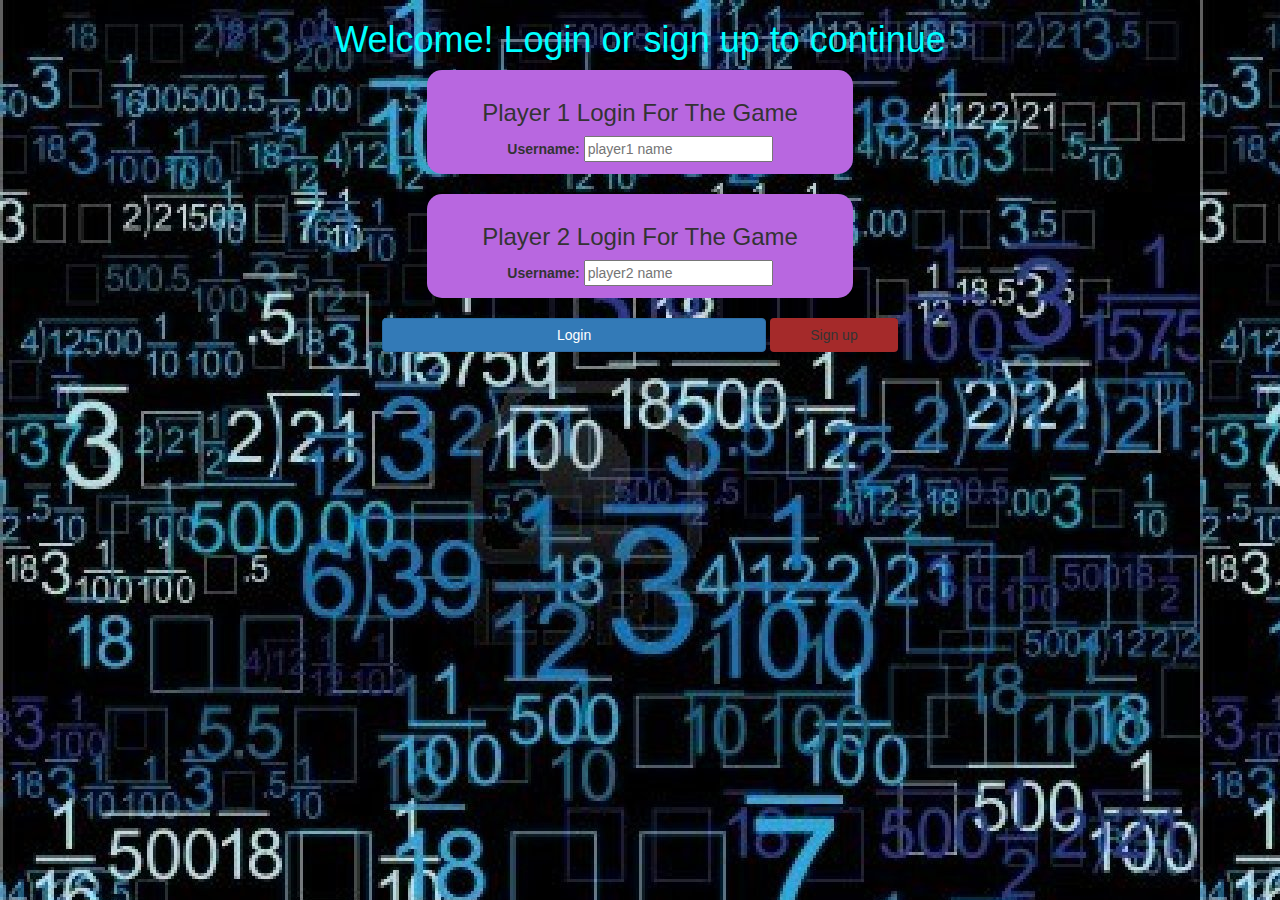
==== index.html @ fb807e3e "Add files via upload" ====
<!DOCTYPE html>
<html>
<head>
	<title>The Math Quiz</title>

<meta name="viewport" content="width=device-width, initial-scale=1">
<link rel="stylesheet" href="https://maxcdn.bootstrapcdn.com/bootstrap/3.4.0/css/bootstrap.min.css">
<script src="https://ajax.googleapis.com/ajax/libs/jquery/3.4.1/jquery.min.js"></script>
<script src="https://maxcdn.bootstrapcdn.com/bootstrap/3.4.0/js/bootstrap.min.js"></script>

<link rel="stylesheet" type="text/css" href="math.css">

<script src="game_login.js"></script>
</head>
<body>
<center>
<h1>Welcome! Login or sign up to continue </h1>	


<div class="col-lg-4 col-sm-8 col-xs-11 login_div1">
<h3>Player 1 Login For The Game</h3>
<label>Username: </label>
<input type="text" id="player1_name_input" class="form_control" placeholder="player1 name">
<br>	
</div>
<br>

<div class="col-lg-4 col-sm-8 col-xs-11 login_div1">
<h3>Player 2 Login For The Game</h3>
<label>Username: </label>
<input type="text" id="player2_name_input" class="form_control" placeholder="player2 name">
<br>	
</div>
<br>
<button style="width: 30%" class="btn btn-primary" onclick="addUser();">Login</button>
<button id="signup"    style="width: 10%" class="btn btn secondary" onclick="addUser();">Sign up</button>
</center>

</body>
</html>
---- math.css ----
body
{
	background-image: url("Login_Background.jpg")
}

h1
{
color:aqua;    
}
	.login_div1 , .login_div2
	{
		background: rgb(184, 103, 224);
		padding: 10px;
		float: none;
		border-radius: 15px;
	}


#player1_name , #player2_name
{
	display: inline-block;
	margin-left: 20px;
}
#word
{
	width: 60%;
}
#word_display
{
	letter-spacing: 5px;
}
#output
{
background: rgb(178, 76, 230);
border-radius: 10px;
border-top: 10px solid #AA4465;
padding: 10px;
float: none;
text-align: left;
}

#signup{
background-color: brown;
box-align: right;
}
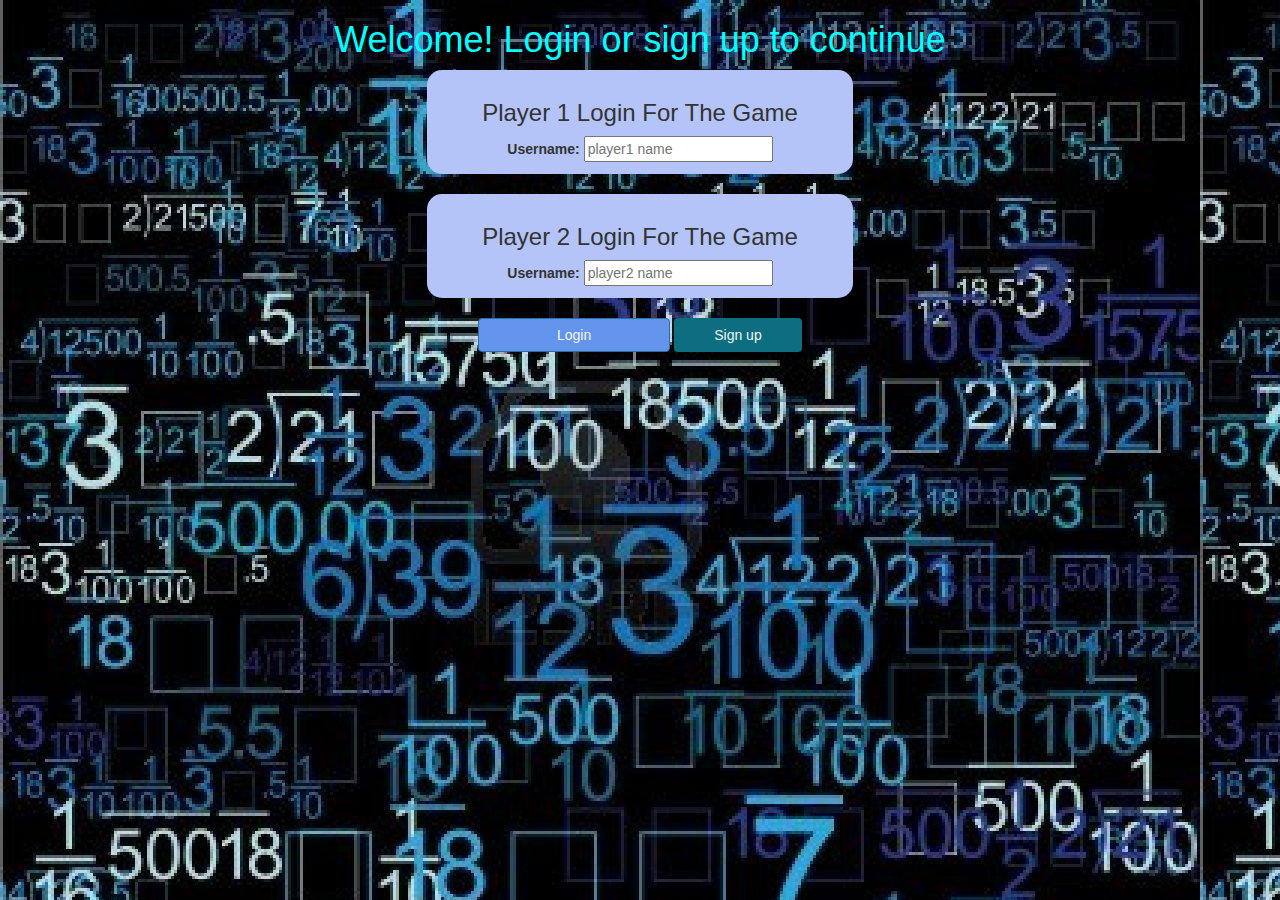
==== commit ab7b7034: "Add files via upload" ====
--- a/index.html
+++ b/index.html
@@ -32,7 +32,7 @@
 <br>	
 </div>
 <br>
-<button style="width: 30%" class="btn btn-primary" onclick="addUser();">Login</button>
+<button id="login" style="width: 15%" class="btn btn-primary" onclick="addUser();">Login</button>
 <button id="signup"    style="width: 10%" class="btn btn secondary" onclick="addUser();">Sign up</button>
 </center>
 
--- a/math.css
+++ b/math.css
@@ -9,7 +9,7 @@
 }
 	.login_div1 , .login_div2
 	{
-		background: rgb(184, 103, 224);
+		background-color: rgb(180, 196, 248); 
 		padding: 10px;
 		float: none;
 		border-radius: 15px;
@@ -40,6 +40,12 @@
 }
 
 #signup{
-background-color: brown;
+background-color: rgb(12, 110, 128);
 box-align: right;
+color:whitesmoke
 }
+
+#login{
+background-color: cornflowerblue;
+color:whitesmoke
+}
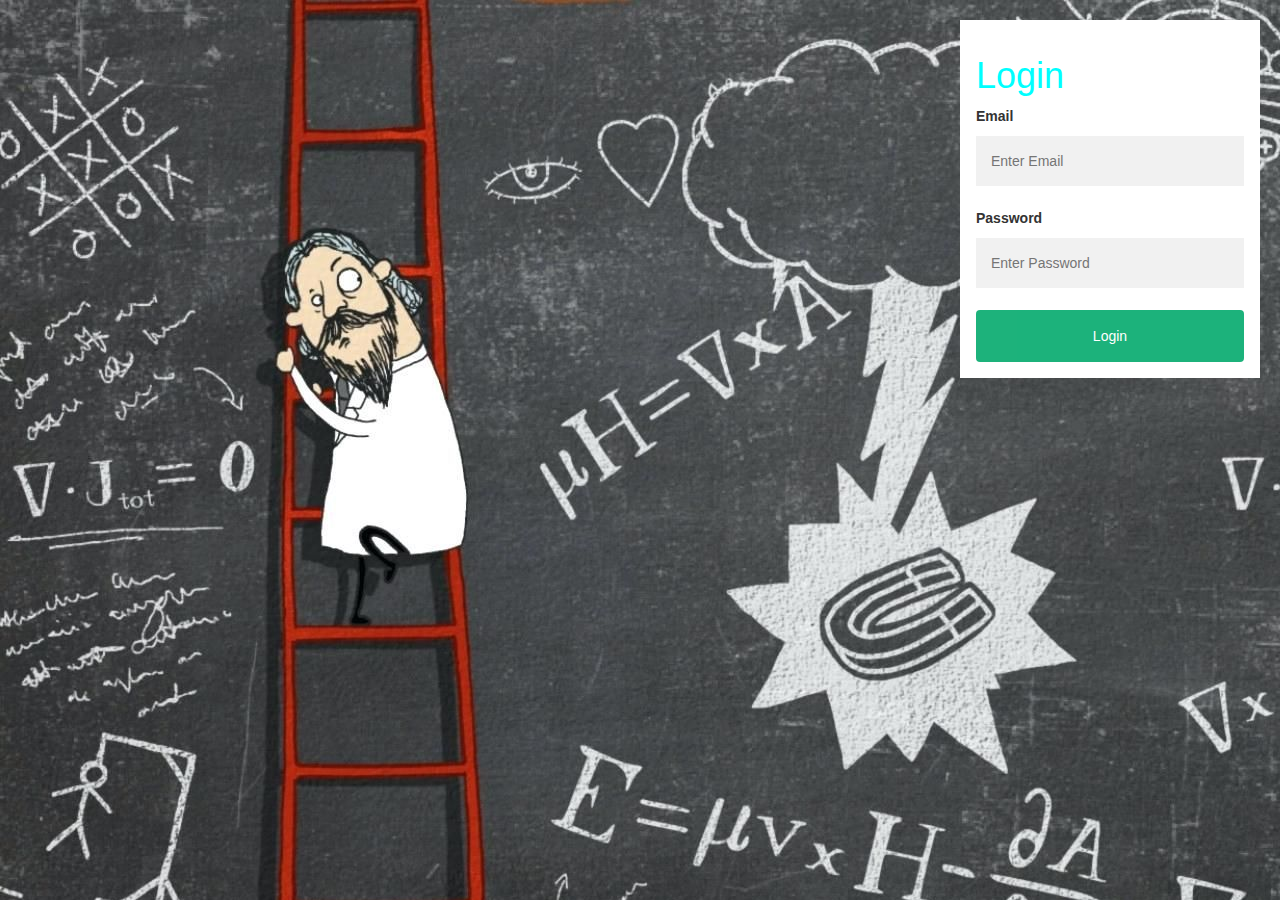
==== commit 8b2bd645: "Add files via upload" ====
--- a/index.html
+++ b/index.html
@@ -13,28 +13,20 @@
 <script src="game_login.js"></script>
 </head>
 <body>
-<center>
-<h1>Welcome! Login or sign up to continue </h1>	
 
-
-<div class="col-lg-4 col-sm-8 col-xs-11 login_div1">
-<h3>Player 1 Login For The Game</h3>
-<label>Username: </label>
-<input type="text" id="player1_name_input" class="form_control" placeholder="player1 name">
-<br>	
-</div>
-<br>
-
-<div class="col-lg-4 col-sm-8 col-xs-11 login_div1">
-<h3>Player 2 Login For The Game</h3>
-<label>Username: </label>
-<input type="text" id="player2_name_input" class="form_control" placeholder="player2 name">
-<br>	
-</div>
-<br>
-<button id="login" style="width: 15%" class="btn btn-primary" onclick="addUser();">Login</button>
-<button id="signup"    style="width: 10%" class="btn btn secondary" onclick="addUser();">Sign up</button>
-</center>
+	<div class="bg-img">
+		<form action="quiz.html" class="container">
+		  <h1>Login</h1>
+	  
+		  <label for="email"><b>Email</b></label>
+		  <input type="text" placeholder="Enter Email" name="email" required>
+	  
+		  <label for="psw"><b>Password</b></label>
+		  <input type="password" placeholder="Enter Password" name="psw" required>
+	  
+		  <button type="submit" class="btn">Login</button>
+		</form>
+	  </div>	
 
 </body>
 </html>--- a/math.css
+++ b/math.css
@@ -1,51 +1,55 @@
 body
 {
-	background-image: url("Login_Background.jpg")
+	background-image: url("quiz_game_background.jpg");
 }
 
 h1
 {
 color:aqua;    
 }
-	.login_div1 , .login_div2
-	{
-		background-color: rgb(180, 196, 248); 
-		padding: 10px;
-		float: none;
-		border-radius: 15px;
-	}
 
+body, html {
+	height: 100%;
+  }
+  
+  * {
+	box-sizing: border-box;
+  }
+  
 
-#player1_name , #player2_name
-{
-	display: inline-block;
-	margin-left: 20px;
-}
-#word
-{
-	width: 60%;
-}
-#word_display
-{
-	letter-spacing: 5px;
-}
-#output
-{
-background: rgb(178, 76, 230);
-border-radius: 10px;
-border-top: 10px solid #AA4465;
-padding: 10px;
-float: none;
-text-align: left;
-}
-
-#signup{
-background-color: rgb(12, 110, 128);
-box-align: right;
-color:whitesmoke
-}
-
-#login{
-background-color: cornflowerblue;
-color:whitesmoke
-}
+  
+  .container {
+	position: absolute;
+	right: 0;
+	margin: 20px;
+	max-width: 300px;
+	padding: 16px;
+	background-color: white;
+  }
+  
+	input[type=text], input[type=password] {
+	width: 100%;
+	padding: 15px;
+	margin: 5px 0 22px 0;
+	border: none;
+	background: #f1f1f1;
+  }
+  
+  input[type=text]:focus, input[type=password]:focus {
+	background-color: #ddd;
+	outline: none;
+  }
+  
+  .btn {
+	background-color: #04AA6D;
+	color: white;
+	padding: 16px 20px;
+	border: none;
+	cursor: pointer;
+	width: 100%;
+	opacity: 0.9;
+  }
+  
+  .btn:hover {
+	opacity: 1;
+  }
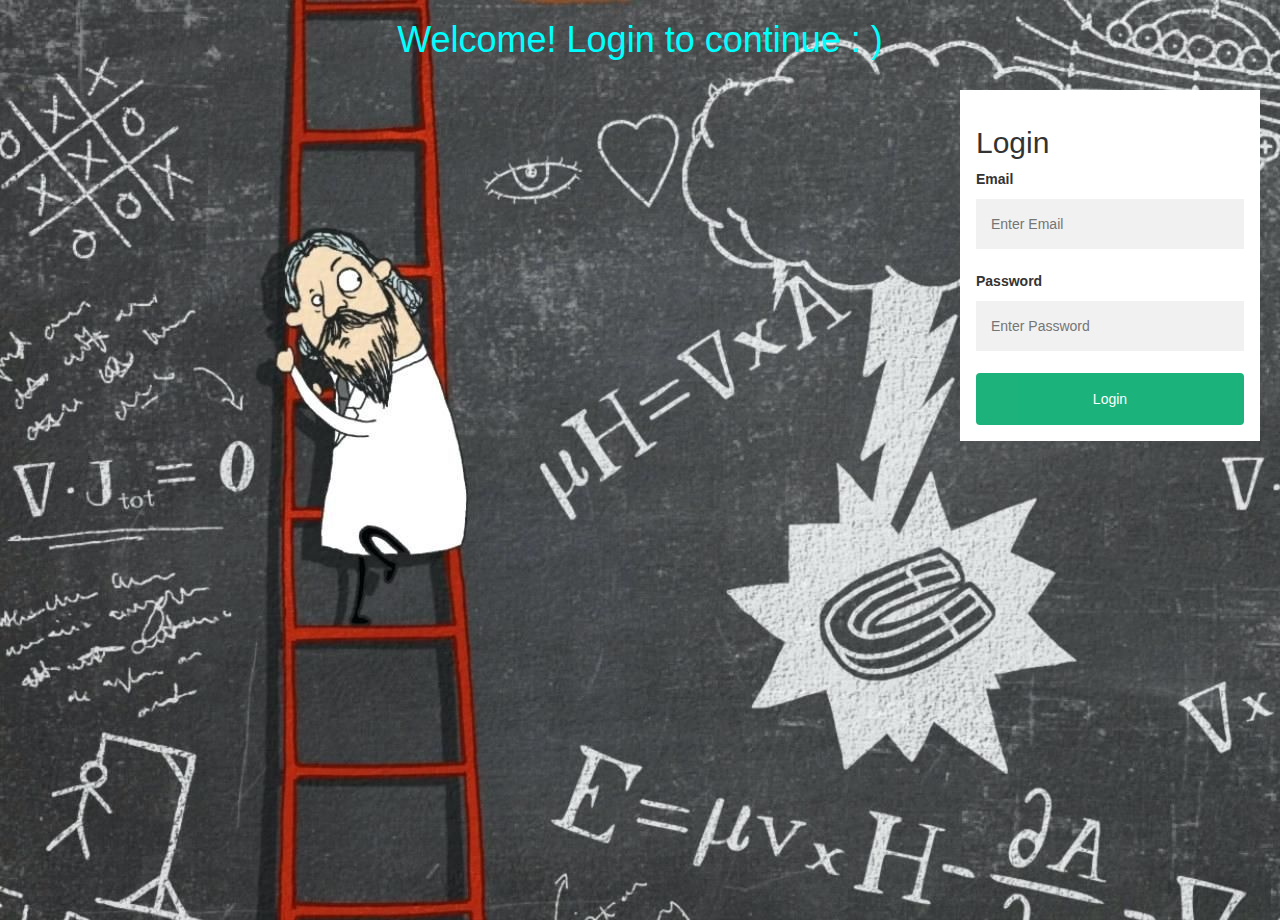
==== commit 21b6d283: "Add files via upload" ====
--- a/index.html
+++ b/index.html
@@ -14,9 +14,10 @@
 </head>
 <body>
 
+	<h1>Welcome! Login to continue : )</h1>
 	<div class="bg-img">
 		<form action="quiz.html" class="container">
-		  <h1>Login</h1>
+		  <h2>Login</h2>
 	  
 		  <label for="email"><b>Email</b></label>
 		  <input type="text" placeholder="Enter Email" name="email" required>
--- a/math.css
+++ b/math.css
@@ -5,7 +5,8 @@
 
 h1
 {
-color:aqua;    
+color:aqua; 
+text-align: center;   
 }
 
 body, html {
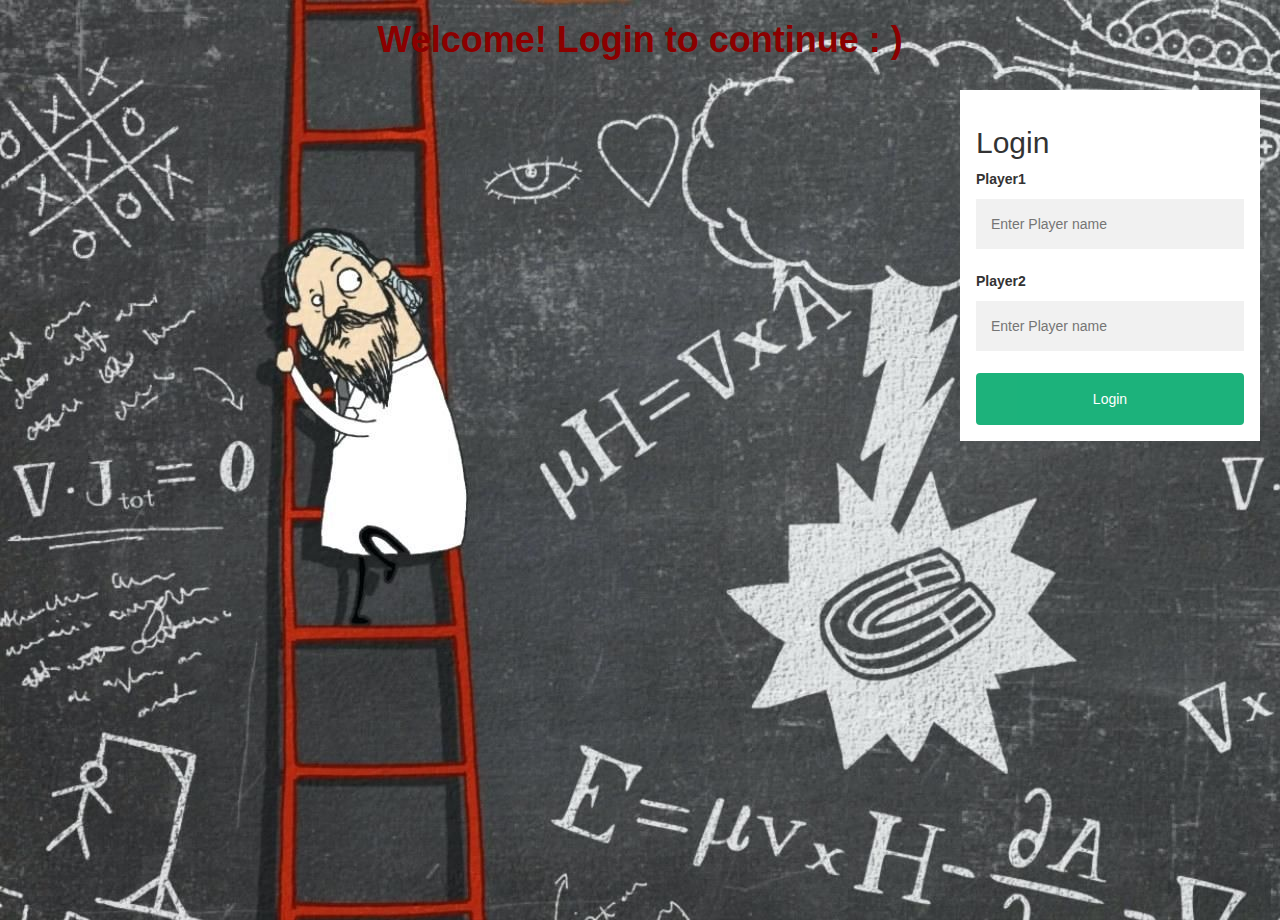
==== commit e75a576e: "Add files via upload" ====
--- a/index.html
+++ b/index.html
@@ -19,11 +19,11 @@
 		<form action="quiz.html" class="container">
 		  <h2>Login</h2>
 	  
-		  <label for="email"><b>Email</b></label>
-		  <input type="text" placeholder="Enter Email" name="email" required>
+		  <label for="Player1"><b>Player1</b></label>
+		  <input id="player1" type="text" placeholder="Enter Player name" name="email" required>
 	  
-		  <label for="psw"><b>Password</b></label>
-		  <input type="password" placeholder="Enter Password" name="psw" required>
+		  <label for="psw"><b>Player2</b></label>
+		  <input id="player2" type="password" placeholder="Enter Player name" name="psw" required>
 	  
 		  <button type="submit" class="btn">Login</button>
 		</form>
--- a/math.css
+++ b/math.css
@@ -5,8 +5,9 @@
 
 h1
 {
-color:aqua; 
-text-align: center;   
+color:darkred; 
+text-align: center;  
+font-weight: bold; 
 }
 
 body, html {
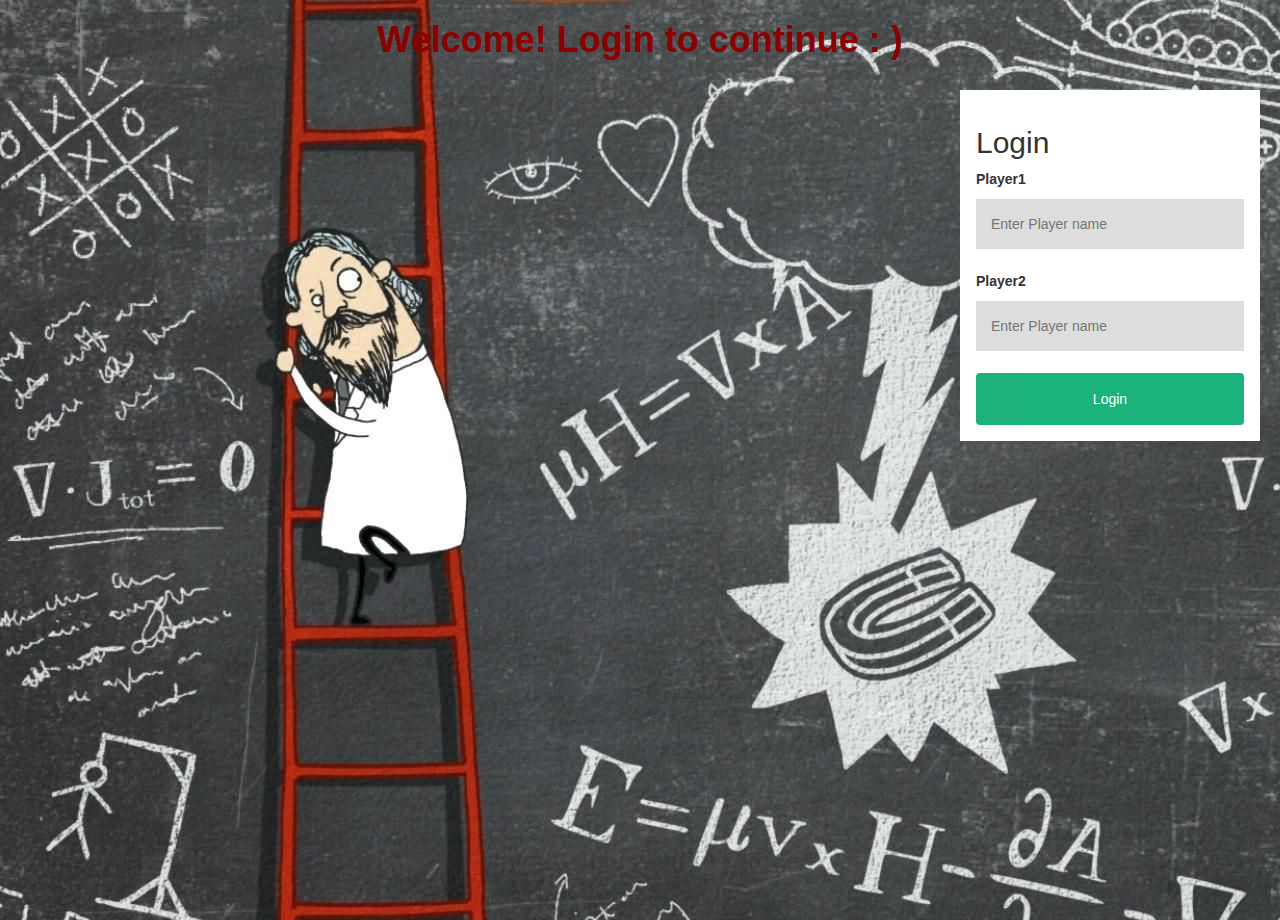
==== commit bf35d60b: "Add files via upload" ====
--- a/index.html
+++ b/index.html
@@ -20,10 +20,10 @@
 		  <h2>Login</h2>
 	  
 		  <label for="Player1"><b>Player1</b></label>
-		  <input id="player1" type="text" placeholder="Enter Player name" name="email" required>
+		  <input id="player1" type="text" placeholder="Enter Player name" name="player1" required>
 	  
-		  <label for="psw"><b>Player2</b></label>
-		  <input id="player2" type="password" placeholder="Enter Player name" name="psw" required>
+		  <label for="Player2"><b>Player2</b></label>
+		  <input id="player2" type="text" placeholder="Enter Player name" name="player2" required>
 	  
 		  <button type="submit" class="btn">Login</button>
 		</form>
--- a/math.css
+++ b/math.css
@@ -29,7 +29,7 @@
 	background-color: white;
   }
   
-	input[type=text], input[type=password] {
+	input[type=text], input[type=text] {
 	width: 100%;
 	padding: 15px;
 	margin: 5px 0 22px 0;
@@ -37,7 +37,7 @@
 	background: #f1f1f1;
   }
   
-  input[type=text]:focus, input[type=password]:focus {
+  input[type=text] {
 	background-color: #ddd;
 	outline: none;
   }
@@ -55,3 +55,4 @@
   .btn:hover {
 	opacity: 1;
   }
+  
